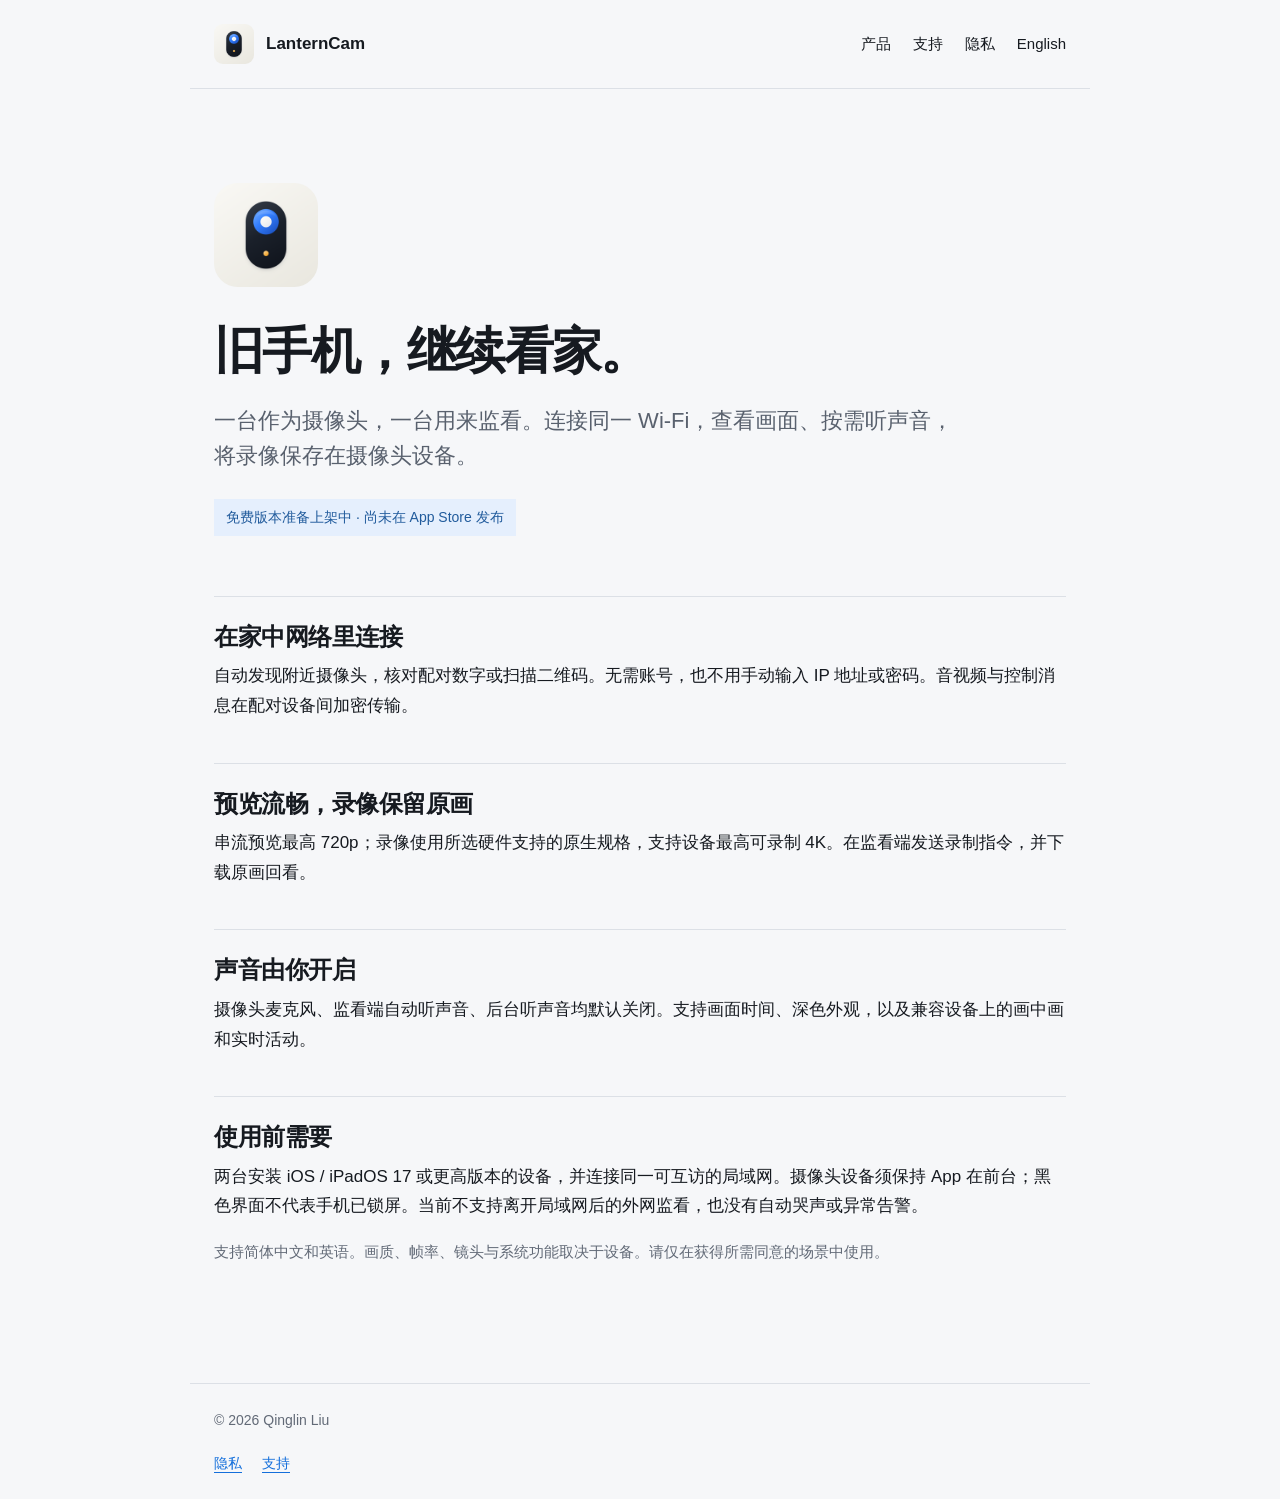
==== index.html @ 5540b6fe "Add bilingual LanternCam product, support and privacy pages" ====
<!doctype html><html lang="zh-Hans"><head><meta charset="utf-8"><meta name="viewport" content="width=device-width,initial-scale=1"><meta name="color-scheme" content="light dark"><meta name="description" content="LanternCam — local Wi-Fi camera and viewer for iPhone and iPad."><title>LanternCam · 局域网摄像头 · LanternCam</title><link rel="icon" href="assets/icon.png"><link rel="stylesheet" href="assets/style.css"></head><body><header><a class="brand" href="index.html"><img src="assets/icon.png" alt="">LanternCam</a><nav aria-label="Navigation"><a href="index.html">产品</a><a href="support.html">支持</a><a href="privacy.html">隐私</a><a href="en/index.html" lang="en">English</a></nav></header><main class=""><section class="hero"><img src="assets/icon.png" alt="LanternCam 图标"><h1>旧手机，继续看家。</h1><p class="lead">一台作为摄像头，一台用来监看。连接同一 Wi-Fi，查看画面、按需听声音，将录像保存在摄像头设备。</p><p class="status">免费版本准备上架中 · 尚未在 App Store 发布</p></section><section class="feature"><h2>在家中网络里连接</h2><p>自动发现附近摄像头，核对配对数字或扫描二维码。无需账号，也不用手动输入 IP 地址或密码。音视频与控制消息在配对设备间加密传输。</p></section><section class="feature"><h2>预览流畅，录像保留原画</h2><p>串流预览最高 720p；录像使用所选硬件支持的原生规格，支持设备最高可录制 4K。在监看端发送录制指令，并下载原画回看。</p></section><section class="feature"><h2>声音由你开启</h2><p>摄像头麦克风、监看端自动听声音、后台听声音均默认关闭。支持画面时间、深色外观，以及兼容设备上的画中画和实时活动。</p></section><section class="feature"><h2>使用前需要</h2><p>两台安装 iOS / iPadOS 17 或更高版本的设备，并连接同一可互访的局域网。摄像头设备须保持 App 在前台；黑色界面不代表手机已锁屏。当前不支持离开局域网后的外网监看，也没有自动哭声或异常告警。</p><p class="muted">支持简体中文和英语。画质、帧率、镜头与系统功能取决于设备。请仅在获得所需同意的场景中使用。</p></section></main><footer><p>© 2026 Qinglin Liu</p><a href="privacy.html">隐私</a><a href="support.html">支持</a></footer></body></html>
---- assets/style.css ----
*{box-sizing:border-box}html{color-scheme:light dark}body{margin:0;background:#f6f7f9;color:#161a20;font:17px/1.75 -apple-system,BlinkMacSystemFont,"Segoe UI",sans-serif}a{color:#146fdb;text-underline-offset:4px}header,main,footer{max-width:900px;margin:auto;padding:24px}header{display:flex;align-items:center;justify-content:space-between;gap:24px;border-bottom:1px solid #dce0e6}header a{text-decoration:none;color:inherit}.brand{font-weight:700;display:flex;align-items:center;gap:12px}.brand img{width:40px;height:40px;border-radius:9px}nav{display:flex;gap:22px;font-size:15px}.hero{padding:70px 0 42px}.hero img{width:104px;height:104px;border-radius:24px;margin-bottom:24px}h1{font-size:clamp(32px,6vw,50px);line-height:1.2;letter-spacing:-.035em;margin:0 0 22px}h2{font-size:24px;line-height:1.35;margin:38px 0 12px;letter-spacing:-.02em}p{margin:0 0 18px}.lead{font-size:22px;line-height:1.6;color:#59616e;max-width:740px}.muted{color:#626a77;font-size:15px}.feature{padding:24px 0;border-top:1px solid #dce0e6}.feature h2{margin:0 0 8px}.status{display:inline-block;color:#215b9c;background:#e5effd;padding:6px 12px;font-size:14px;margin-top:8px}.doc{padding-top:50px;max-width:780px}.doc h1{font-size:36px}.doc ul,.doc ol{padding-left:1.4em}footer{margin-top:52px;border-top:1px solid #dce0e6;color:#626a77;font-size:14px}footer a{margin-right:20px}:focus-visible{outline:3px solid #147efb;outline-offset:5px}@media(max-width:550px){header{align-items:flex-start}nav{gap:14px;flex-wrap:wrap;justify-content:flex-end}.hero{padding-top:44px}main,header,footer{padding-left:22px;padding-right:22px}.lead{font-size:20px}}@media(prefers-color-scheme:dark){body{background:#101319;color:#edf0f5}header,footer,.feature{border-color:#2c3340}.lead,.muted,footer{color:#a4adbb}a{color:#79b4ff}.status{color:#b3d2ff;background:#1b304c}}
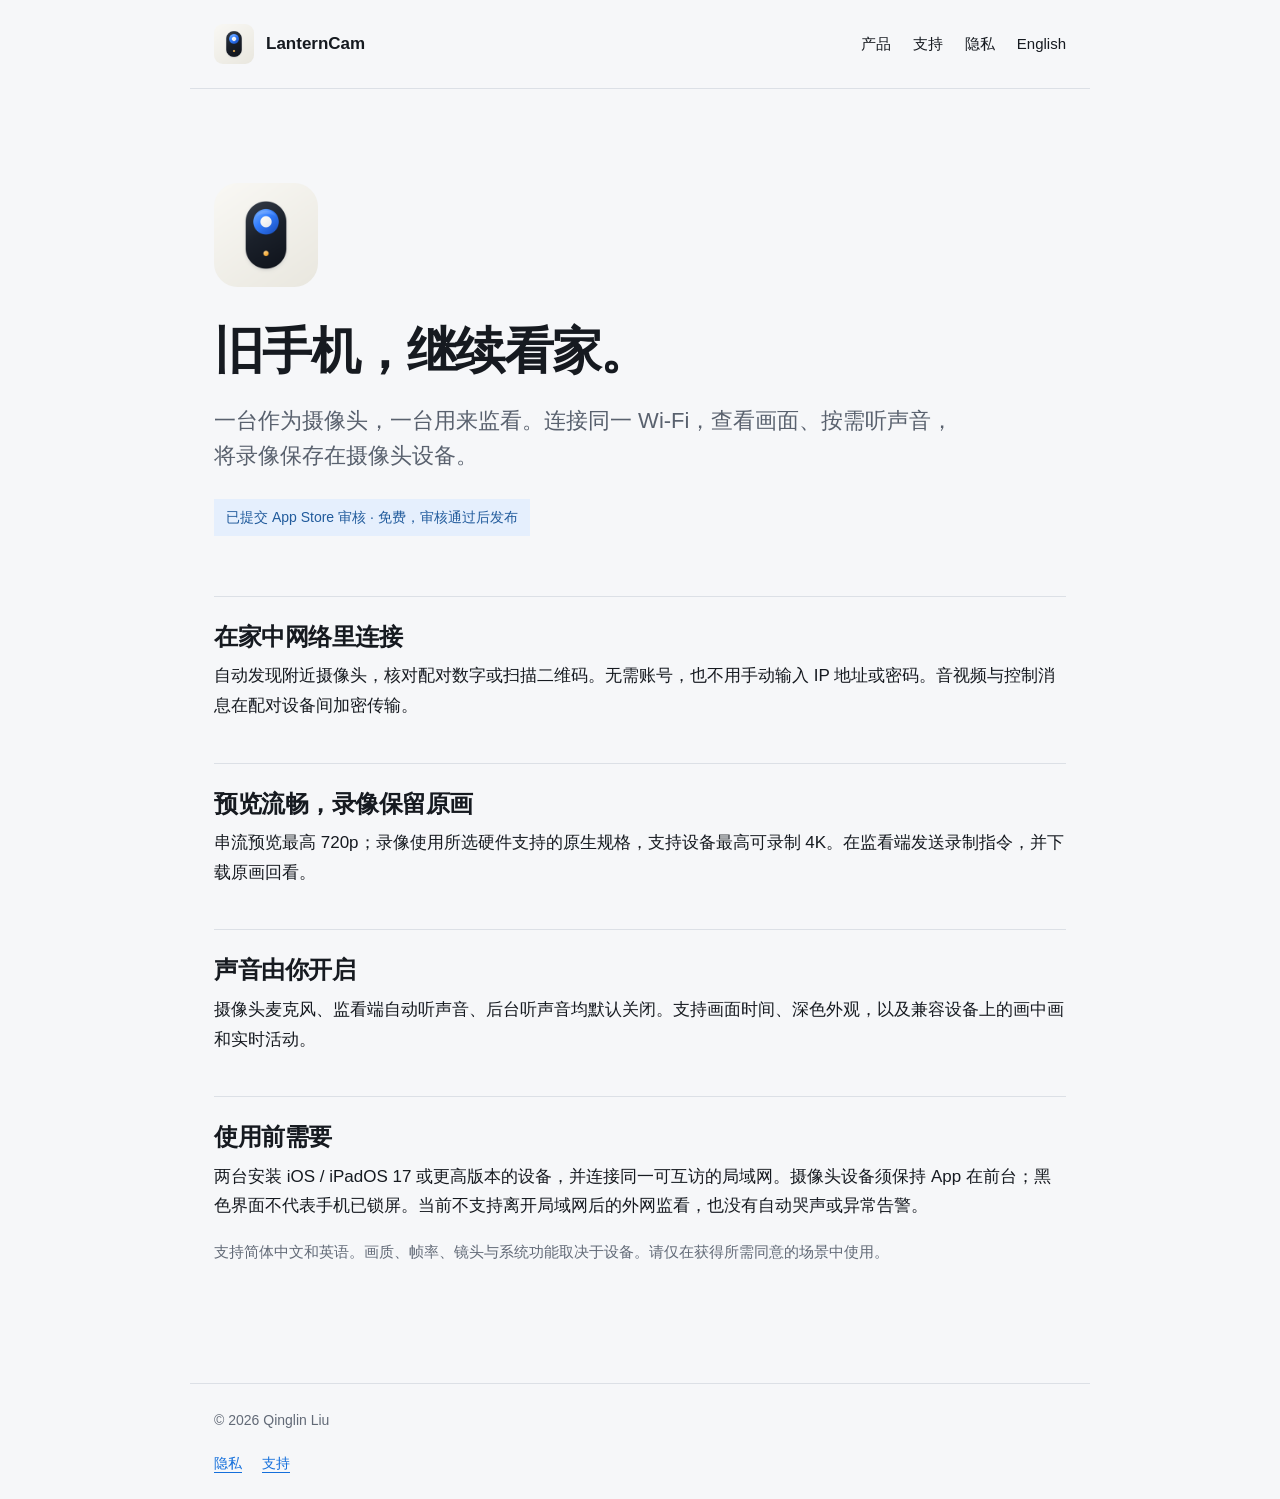
==== commit 1af731b2: "Update bilingual product pages to submitted for App Store review" ====
--- a/index.html
+++ b/index.html
@@ -1 +1 @@
-<!doctype html><html lang="zh-Hans"><head><meta charset="utf-8"><meta name="viewport" content="width=device-width,initial-scale=1"><meta name="color-scheme" content="light dark"><meta name="description" content="LanternCam — local Wi-Fi camera and viewer for iPhone and iPad."><title>LanternCam · 局域网摄像头 · LanternCam</title><link rel="icon" href="assets/icon.png"><link rel="stylesheet" href="assets/style.css"></head><body><header><a class="brand" href="index.html"><img src="assets/icon.png" alt="">LanternCam</a><nav aria-label="Navigation"><a href="index.html">产品</a><a href="support.html">支持</a><a href="privacy.html">隐私</a><a href="en/index.html" lang="en">English</a></nav></header><main class=""><section class="hero"><img src="assets/icon.png" alt="LanternCam 图标"><h1>旧手机，继续看家。</h1><p class="lead">一台作为摄像头，一台用来监看。连接同一 Wi-Fi，查看画面、按需听声音，将录像保存在摄像头设备。</p><p class="status">免费版本准备上架中 · 尚未在 App Store 发布</p></section><section class="feature"><h2>在家中网络里连接</h2><p>自动发现附近摄像头，核对配对数字或扫描二维码。无需账号，也不用手动输入 IP 地址或密码。音视频与控制消息在配对设备间加密传输。</p></section><section class="feature"><h2>预览流畅，录像保留原画</h2><p>串流预览最高 720p；录像使用所选硬件支持的原生规格，支持设备最高可录制 4K。在监看端发送录制指令，并下载原画回看。</p></section><section class="feature"><h2>声音由你开启</h2><p>摄像头麦克风、监看端自动听声音、后台听声音均默认关闭。支持画面时间、深色外观，以及兼容设备上的画中画和实时活动。</p></section><section class="feature"><h2>使用前需要</h2><p>两台安装 iOS / iPadOS 17 或更高版本的设备，并连接同一可互访的局域网。摄像头设备须保持 App 在前台；黑色界面不代表手机已锁屏。当前不支持离开局域网后的外网监看，也没有自动哭声或异常告警。</p><p class="muted">支持简体中文和英语。画质、帧率、镜头与系统功能取决于设备。请仅在获得所需同意的场景中使用。</p></section></main><footer><p>© 2026 Qinglin Liu</p><a href="privacy.html">隐私</a><a href="support.html">支持</a></footer></body></html>+<!doctype html><html lang="zh-Hans"><head><meta charset="utf-8"><meta name="viewport" content="width=device-width,initial-scale=1"><meta name="color-scheme" content="light dark"><meta name="description" content="LanternCam — local Wi-Fi camera and viewer for iPhone and iPad."><title>LanternCam · 局域网摄像头 · LanternCam</title><link rel="icon" href="assets/icon.png"><link rel="stylesheet" href="assets/style.css"></head><body><header><a class="brand" href="index.html"><img src="assets/icon.png" alt="">LanternCam</a><nav aria-label="Navigation"><a href="index.html">产品</a><a href="support.html">支持</a><a href="privacy.html">隐私</a><a href="en/index.html" lang="en">English</a></nav></header><main class=""><section class="hero"><img src="assets/icon.png" alt="LanternCam 图标"><h1>旧手机，继续看家。</h1><p class="lead">一台作为摄像头，一台用来监看。连接同一 Wi-Fi，查看画面、按需听声音，将录像保存在摄像头设备。</p><p class="status">已提交 App Store 审核 · 免费，审核通过后发布</p></section><section class="feature"><h2>在家中网络里连接</h2><p>自动发现附近摄像头，核对配对数字或扫描二维码。无需账号，也不用手动输入 IP 地址或密码。音视频与控制消息在配对设备间加密传输。</p></section><section class="feature"><h2>预览流畅，录像保留原画</h2><p>串流预览最高 720p；录像使用所选硬件支持的原生规格，支持设备最高可录制 4K。在监看端发送录制指令，并下载原画回看。</p></section><section class="feature"><h2>声音由你开启</h2><p>摄像头麦克风、监看端自动听声音、后台听声音均默认关闭。支持画面时间、深色外观，以及兼容设备上的画中画和实时活动。</p></section><section class="feature"><h2>使用前需要</h2><p>两台安装 iOS / iPadOS 17 或更高版本的设备，并连接同一可互访的局域网。摄像头设备须保持 App 在前台；黑色界面不代表手机已锁屏。当前不支持离开局域网后的外网监看，也没有自动哭声或异常告警。</p><p class="muted">支持简体中文和英语。画质、帧率、镜头与系统功能取决于设备。请仅在获得所需同意的场景中使用。</p></section></main><footer><p>© 2026 Qinglin Liu</p><a href="privacy.html">隐私</a><a href="support.html">支持</a></footer></body></html>
